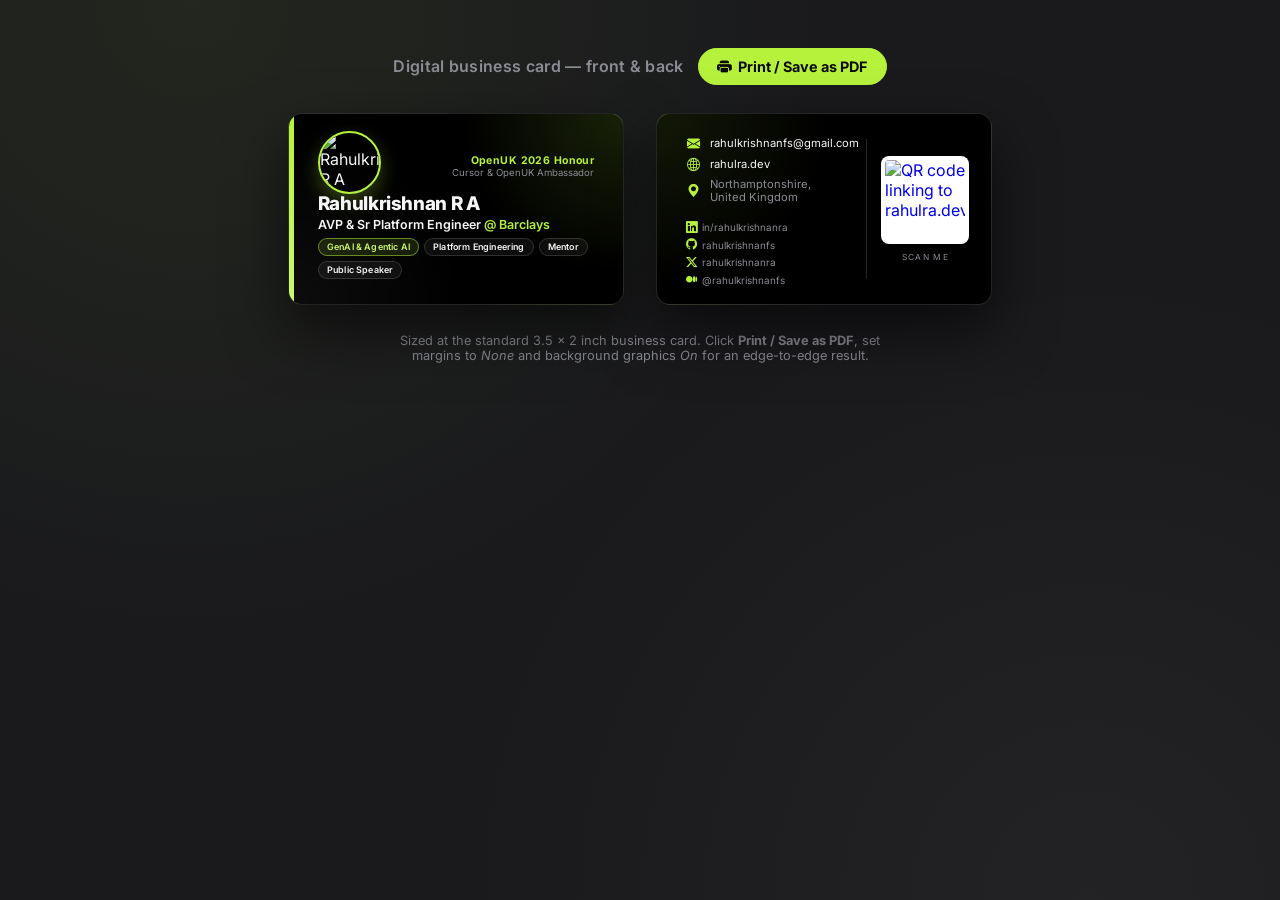
==== public/business-card.html @ f80bfd9a "added vcard" ====
<!doctype html>
<html lang="en">
  <head>
    <meta charset="UTF-8" />
    <meta name="viewport" content="width=device-width, initial-scale=1.0" />
    <title>Rahulkrishnan R A · Business Card</title>
    <link rel="preconnect" href="https://fonts.googleapis.com" />
    <link rel="preconnect" href="https://fonts.gstatic.com" crossorigin />
    <link
      href="https://fonts.googleapis.com/css2?family=Inter:wght@400;500;600;700;800;900&display=swap"
      rel="stylesheet"
    />
    <link
      rel="stylesheet"
      href="https://cdn.jsdelivr.net/npm/bootstrap-icons@1.13.1/font/bootstrap-icons.min.css"
    />
    <style>
      :root {
        --bg-deep: #000000;
        --bg-panel: #0b0b0d;
        --bg-panel-2: #111114;
        --text: #f6f6f7;
        --text-muted: #8c8c95;
        --border: rgba(255, 255, 255, 0.14);
        --green: #b6f23c;
        --green-strong: #ccf86f;
        /* Standard 3.5in x 2in card + 0 bleed */
        --card-w: 3.5in;
        --card-h: 2in;
      }

      * {
        box-sizing: border-box;
        -webkit-print-color-adjust: exact;
        print-color-adjust: exact;
      }

      body {
        margin: 0;
        font-family: 'Inter', 'Segoe UI', system-ui, -apple-system, sans-serif;
        background: #1a1a1d;
        background-image:
          radial-gradient(circle at 15% 0%, rgba(182, 242, 60, 0.06), transparent 45%),
          radial-gradient(circle at 85% 100%, rgba(255, 255, 255, 0.04), transparent 45%);
        color: var(--text);
        min-height: 100vh;
        display: flex;
        flex-direction: column;
        align-items: center;
        gap: 28px;
        padding: 48px 16px 64px;
      }

      .toolbar {
        display: flex;
        align-items: center;
        gap: 14px;
        flex-wrap: wrap;
        justify-content: center;
      }
      .toolbar h1 {
        font-size: 1rem;
        font-weight: 600;
        letter-spacing: 0.02em;
        margin: 0;
        color: var(--text-muted);
      }
      .btn-print {
        appearance: none;
        border: 1px solid var(--green);
        background: var(--green);
        color: #0a0a0a;
        font-weight: 700;
        font-size: 0.9rem;
        font-family: inherit;
        padding: 0.55rem 1.15rem;
        border-radius: 999px;
        cursor: pointer;
        display: inline-flex;
        align-items: center;
        gap: 0.45rem;
        transition: transform 0.15s ease, box-shadow 0.15s ease;
      }
      .btn-print:hover {
        transform: translateY(-1px);
        box-shadow: 0 10px 30px rgba(182, 242, 60, 0.3);
      }

      .cards {
        display: flex;
        flex-wrap: wrap;
        gap: 32px;
        justify-content: center;
      }

      .card {
        width: var(--card-w);
        height: var(--card-h);
        border-radius: 14px;
        overflow: hidden;
        position: relative;
        background: var(--bg-deep);
        border: 1px solid var(--border);
        box-shadow: 0 26px 60px rgba(0, 0, 0, 0.6);
        color: var(--text);
      }

      .card-label {
        position: absolute;
        top: -22px;
        left: 4px;
        font-size: 0.72rem;
        letter-spacing: 0.22em;
        text-transform: uppercase;
        color: var(--text-muted);
        font-weight: 600;
      }

      /* ---------- FRONT ---------- */
      .front {
        padding: 0.26in 0.3in;
        display: flex;
        flex-direction: column;
        justify-content: space-between;
        background-image:
          radial-gradient(circle at 100% 0%, rgba(182, 242, 60, 0.14), transparent 42%),
          radial-gradient(circle at 0% 100%, rgba(255, 255, 255, 0.05), transparent 45%);
      }
      .front::before {
        content: '';
        position: absolute;
        left: 0;
        top: 0;
        bottom: 0;
        width: 5px;
        background: linear-gradient(180deg, var(--green), var(--green-strong));
      }
      .front-top {
        display: flex;
        align-items: center;
        justify-content: space-between;
      }
      .monogram {
        width: 0.62in;
        height: 0.62in;
        border-radius: 12px;
        background: linear-gradient(135deg, var(--green), var(--green-strong));
        color: #0a0a0a;
        display: flex;
        align-items: center;
        justify-content: center;
        font-weight: 900;
        font-size: 1.5rem;
        letter-spacing: -0.04em;
        box-shadow: 0 8px 20px rgba(182, 242, 60, 0.28);
      }
      .avatar {
        width: 0.66in;
        height: 0.66in;
        border-radius: 50%;
        object-fit: cover;
        object-position: center top;
        border: 2px solid var(--green);
        box-shadow: 0 8px 20px rgba(182, 242, 60, 0.28);
        flex-shrink: 0;
        align-self: flex-start;
        margin-top: -0.08in;
      }
      .honour {
        text-align: right;
        font-size: 0.6rem;
        line-height: 1.25;
        color: var(--text-muted);
      }
      .honour strong {
        display: block;
        color: var(--green);
        font-size: 0.66rem;
        letter-spacing: 0.04em;
      }
      .front .name {
        font-size: 1.18rem;
        font-weight: 800;
        letter-spacing: -0.02em;
        line-height: 1.05;
        margin: 0;
      }
      .front .role {
        font-size: 0.78rem;
        font-weight: 600;
        color: var(--text);
        margin: 0.2rem 0 0;
      }
      .front .role .at {
        color: var(--green);
      }
      .pills {
        display: flex;
        flex-wrap: wrap;
        gap: 5px;
        margin-top: 0.34rem;
      }
      .pill {
        font-size: 0.56rem;
        font-weight: 600;
        letter-spacing: 0.02em;
        padding: 0.16rem 0.5rem;
        border-radius: 999px;
        border: 1px solid var(--border);
        background: rgba(255, 255, 255, 0.05);
        color: var(--text);
        white-space: nowrap;
      }
      .pill.accent {
        border-color: rgba(182, 242, 60, 0.5);
        background: rgba(182, 242, 60, 0.12);
        color: var(--green-strong);
      }

      /* ---------- BACK ---------- */
      .back {
        padding: 0.26in 0.3in;
        display: flex;
        gap: 0.24in;
        background-image:
          radial-gradient(circle at 0% 0%, rgba(182, 242, 60, 0.1), transparent 45%);
      }
      .back-main {
        flex: 1;
        display: flex;
        flex-direction: column;
        justify-content: center;
        gap: 0.07in;
        min-width: 0;
      }
      .contact-row {
        display: flex;
        align-items: center;
        gap: 0.5rem;
        font-size: 0.7rem;
        color: var(--text);
        line-height: 1.1;
        text-decoration: none;
        transition: color 0.15s ease;
      }
      a.contact-row:hover,
      a.contact-row:hover .muted {
        color: var(--green);
      }
      .contact-row i {
        color: var(--green);
        font-size: 0.82rem;
        width: 1rem;
        text-align: center;
        flex-shrink: 0;
      }
      .contact-row .muted {
        color: var(--text-muted);
      }
      .divider {
        height: 1px;
        background: var(--border);
        margin: 0.02in 0;
      }
      .socials {
        display: flex;
        flex-wrap: wrap;
        gap: 0.22rem 0.7rem;
        font-size: 0.62rem;
        color: var(--text-muted);
      }
      .socials a {
        display: inline-flex;
        align-items: center;
        gap: 0.28rem;
        color: var(--text-muted);
        text-decoration: none;
        transition: color 0.15s ease;
      }
      .socials a:hover {
        color: var(--green);
      }
      .socials i {
        color: var(--green);
        font-size: 0.72rem;
      }
      .back-side {
        width: 1in;
        display: flex;
        flex-direction: column;
        align-items: center;
        justify-content: center;
        gap: 0.08in;
        border-left: 1px solid var(--border);
        padding-left: 0.22in;
      }
      .qr {
        width: 0.92in;
        height: 0.92in;
        border-radius: 8px;
        background: #ffffff;
        padding: 4px;
        display: block;
      }
      .qr-cap {
        font-size: 0.52rem;
        letter-spacing: 0.16em;
        text-transform: uppercase;
        color: var(--text-muted);
        text-align: center;
      }

      footer.note {
        color: var(--text-muted);
        font-size: 0.8rem;
        text-align: center;
        max-width: 30rem;
      }

      /* ---------- PRINT ---------- */
      @page {
        size: 3.5in 2in;
        margin: 0;
      }
      @media print {
        body {
          background: none;
          padding: 0;
          gap: 0;
          display: block;
        }
        .toolbar,
        footer.note,
        .card-label {
          display: none !important;
        }
        .cards {
          display: block;
          gap: 0;
        }
        .card {
          width: 3.5in;
          height: 2in;
          border-radius: 0;
          border: none;
          box-shadow: none;
          page-break-after: always;
          break-after: page;
        }
      }
    </style>
  </head>
  <body>
    <div class="toolbar">
      <h1>Digital business card — front &amp; back</h1>
      <button class="btn-print" onclick="window.print()">
        <i class="bi bi-printer-fill"></i> Print / Save as PDF
      </button>
    </div>

    <div class="cards">
      <!-- FRONT -->
      <div class="card front">
        <span class="card-label">Front</span>
        <div class="front-top">
          <img class="avatar" src="/profile.jpg" alt="Rahulkrishnan R A" />
          <div class="honour">
            <strong>OpenUK 2026 Honour</strong>
            Cursor &amp; OpenUK Ambassador
          </div>
        </div>
        <div>
          <h2 class="name">Rahulkrishnan R A</h2>
          <p class="role">AVP &amp; Sr Platform Engineer <span class="at">@ Barclays</span></p>
          <div class="pills">
            <span class="pill accent">GenAI &amp; Agentic AI</span>
            <span class="pill">Platform Engineering</span>
            <span class="pill">Mentor</span>
            <span class="pill">Public Speaker</span>
          </div>
        </div>
      </div>

      <!-- BACK -->
      <div class="card back">
        <span class="card-label">Back</span>
        <div class="back-main">
          <a class="contact-row" href="mailto:rahulkrishnanfs@gmail.com" style="margin-top: 0.06in;">
            <i class="bi bi-envelope-fill"></i>
            <span>rahulkrishnanfs@gmail.com</span>
          </a>
          <a class="contact-row" href="https://rahulra.dev" target="_blank" rel="noopener">
            <i class="bi bi-globe2"></i>
            <span>rahulra.dev</span>
          </a>
          <a
            class="contact-row"
            href="https://www.google.com/maps/search/?api=1&query=Northamptonshire,+United+Kingdom"
            target="_blank"
            rel="noopener"
          >
            <i class="bi bi-geo-alt-fill"></i>
            <span class="muted">Northamptonshire, United Kingdom</span>
          </a>
          <div class="divider"></div>
          <div class="socials">
            <a href="https://www.linkedin.com/in/rahulkrishnanra/" target="_blank" rel="noopener"><i class="bi bi-linkedin"></i> in/rahulkrishnanra</a>
            <a href="https://github.com/rahulkrishnanfs" target="_blank" rel="noopener"><i class="bi bi-github"></i> rahulkrishnanfs</a>
            <a href="https://x.com/rahulkrishnanra" target="_blank" rel="noopener"><i class="bi bi-twitter-x"></i> rahulkrishnanra</a>
            <a href="https://medium.com/@rahulkrishnanfs" target="_blank" rel="noopener"><i class="bi bi-medium"></i> @rahulkrishnanfs</a>
          </div>
        </div>
        <a class="back-side" href="https://rahulra.dev" target="_blank" rel="noopener" style="text-decoration: none;">
          <img
            class="qr"
            alt="QR code linking to rahulra.dev"
            src="https://api.qrserver.com/v1/create-qr-code/?size=240x240&margin=0&color=000000&bgcolor=ffffff&data=https://rahulra.dev"
          />
          <div class="qr-cap">Scan me</div>
        </a>
      </div>
    </div>

    <footer class="note">
      Sized at the standard 3.5&nbsp;×&nbsp;2&nbsp;inch business card. Click
      <strong>Print / Save as PDF</strong>, set margins to <em>None</em> and
      background graphics <em>On</em> for an edge-to-edge result.
    </footer>
  </body>
</html>
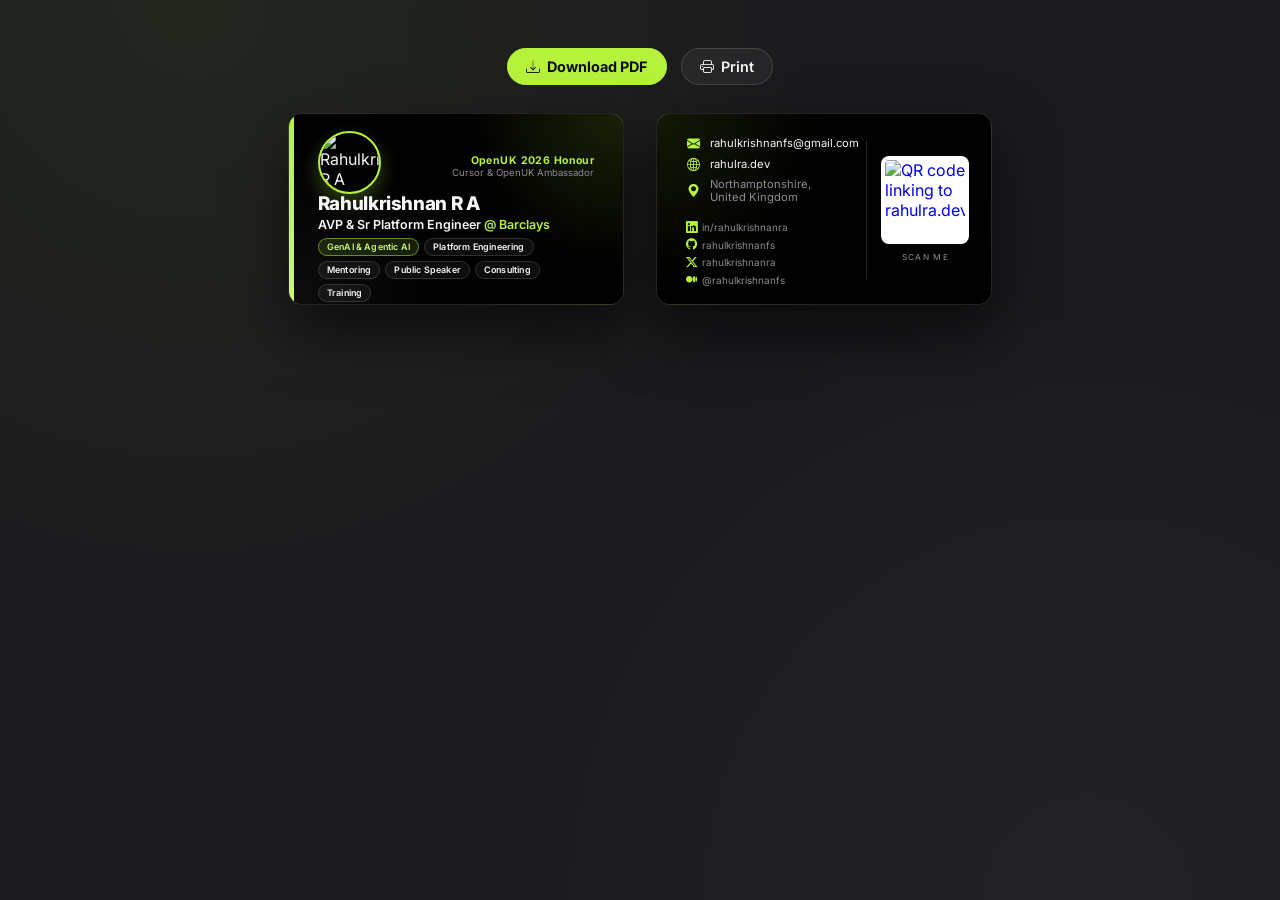
==== commit 2ce8ce2f: "updated details of vcard" ====
--- a/public/business-card.html
+++ b/public/business-card.html
@@ -14,6 +14,8 @@
       rel="stylesheet"
       href="https://cdn.jsdelivr.net/npm/bootstrap-icons@1.13.1/font/bootstrap-icons.min.css"
     />
+    <script src="https://cdnjs.cloudflare.com/ajax/libs/html2canvas/1.4.1/html2canvas.min.js"></script>
+    <script src="https://cdnjs.cloudflare.com/ajax/libs/jspdf/2.5.1/jspdf.umd.min.js"></script>
     <style>
       :root {
         --bg-deep: #000000;
@@ -85,6 +87,41 @@
         transform: translateY(-1px);
         box-shadow: 0 10px 30px rgba(182, 242, 60, 0.3);
       }
+      .btn-print:disabled {
+        opacity: 0.7;
+        cursor: progress;
+        transform: none;
+        box-shadow: none;
+      }
+      .btn-ghost {
+        appearance: none;
+        border: 1px solid var(--border);
+        background: rgba(255, 255, 255, 0.05);
+        color: var(--text);
+        font-weight: 600;
+        font-size: 0.9rem;
+        font-family: inherit;
+        padding: 0.55rem 1.15rem;
+        border-radius: 999px;
+        cursor: pointer;
+        display: inline-flex;
+        align-items: center;
+        gap: 0.45rem;
+        transition: border-color 0.15s ease, color 0.15s ease;
+      }
+      .btn-ghost:hover {
+        border-color: var(--green);
+        color: var(--green);
+      }
+      .spin {
+        display: inline-block;
+        animation: spin 0.8s linear infinite;
+      }
+      @keyframes spin {
+        to {
+          transform: rotate(360deg);
+        }
+      }
 
       .cards {
         display: flex;
@@ -310,13 +347,6 @@
         text-align: center;
       }
 
-      footer.note {
-        color: var(--text-muted);
-        font-size: 0.8rem;
-        text-align: center;
-        max-width: 30rem;
-      }
-
       /* ---------- PRINT ---------- */
       @page {
         size: 3.5in 2in;
@@ -330,7 +360,6 @@
           display: block;
         }
         .toolbar,
-        footer.note,
         .card-label {
           display: none !important;
         }
@@ -352,9 +381,11 @@
   </head>
   <body>
     <div class="toolbar">
-      <h1>Digital business card — front &amp; back</h1>
-      <button class="btn-print" onclick="window.print()">
-        <i class="bi bi-printer-fill"></i> Print / Save as PDF
+      <button class="btn-print" id="downloadBtn" onclick="downloadPdf()">
+        <i class="bi bi-download"></i> Download PDF
+      </button>
+      <button class="btn-ghost" onclick="window.print()">
+        <i class="bi bi-printer"></i> Print
       </button>
     </div>
 
@@ -375,8 +406,10 @@
           <div class="pills">
             <span class="pill accent">GenAI &amp; Agentic AI</span>
             <span class="pill">Platform Engineering</span>
-            <span class="pill">Mentor</span>
+            <span class="pill">Mentoring</span>
             <span class="pill">Public Speaker</span>
+            <span class="pill">Consulting</span>
+            <span class="pill">Training</span>
           </div>
         </div>
       </div>
@@ -414,17 +447,37 @@
           <img
             class="qr"
             alt="QR code linking to rahulra.dev"
-            src="https://api.qrserver.com/v1/create-qr-code/?size=240x240&margin=0&color=000000&bgcolor=ffffff&data=https://rahulra.dev"
+            src="/qr.png"
           />
           <div class="qr-cap">Scan me</div>
         </a>
       </div>
     </div>
 
-    <footer class="note">
-      Sized at the standard 3.5&nbsp;×&nbsp;2&nbsp;inch business card. Click
-      <strong>Print / Save as PDF</strong>, set margins to <em>None</em> and
-      background graphics <em>On</em> for an edge-to-edge result.
-    </footer>
+    <script>
+      async function downloadPdf() {
+        const btn = document.getElementById('downloadBtn')
+        const original = btn.innerHTML
+        btn.disabled = true
+        btn.innerHTML = '<i class="bi bi-arrow-repeat spin"></i> Generating…'
+        try {
+          const { jsPDF } = window.jspdf
+          const opts = { scale: 4, backgroundColor: '#000000', useCORS: true, logging: false }
+          const front = await html2canvas(document.querySelector('.front'), opts)
+          const back = await html2canvas(document.querySelector('.back'), opts)
+          const pdf = new jsPDF({ orientation: 'landscape', unit: 'in', format: [3.5, 2] })
+          pdf.addImage(front.toDataURL('image/png'), 'PNG', 0, 0, 3.5, 2)
+          pdf.addPage([3.5, 2], 'landscape')
+          pdf.addImage(back.toDataURL('image/png'), 'PNG', 0, 0, 3.5, 2)
+          pdf.save('Rahulkrishnan-R-A-business-card.pdf')
+        } catch (err) {
+          console.error(err)
+          alert('Sorry, the PDF could not be generated. You can use Print instead.')
+        } finally {
+          btn.disabled = false
+          btn.innerHTML = original
+        }
+      }
+    </script>
   </body>
 </html>
